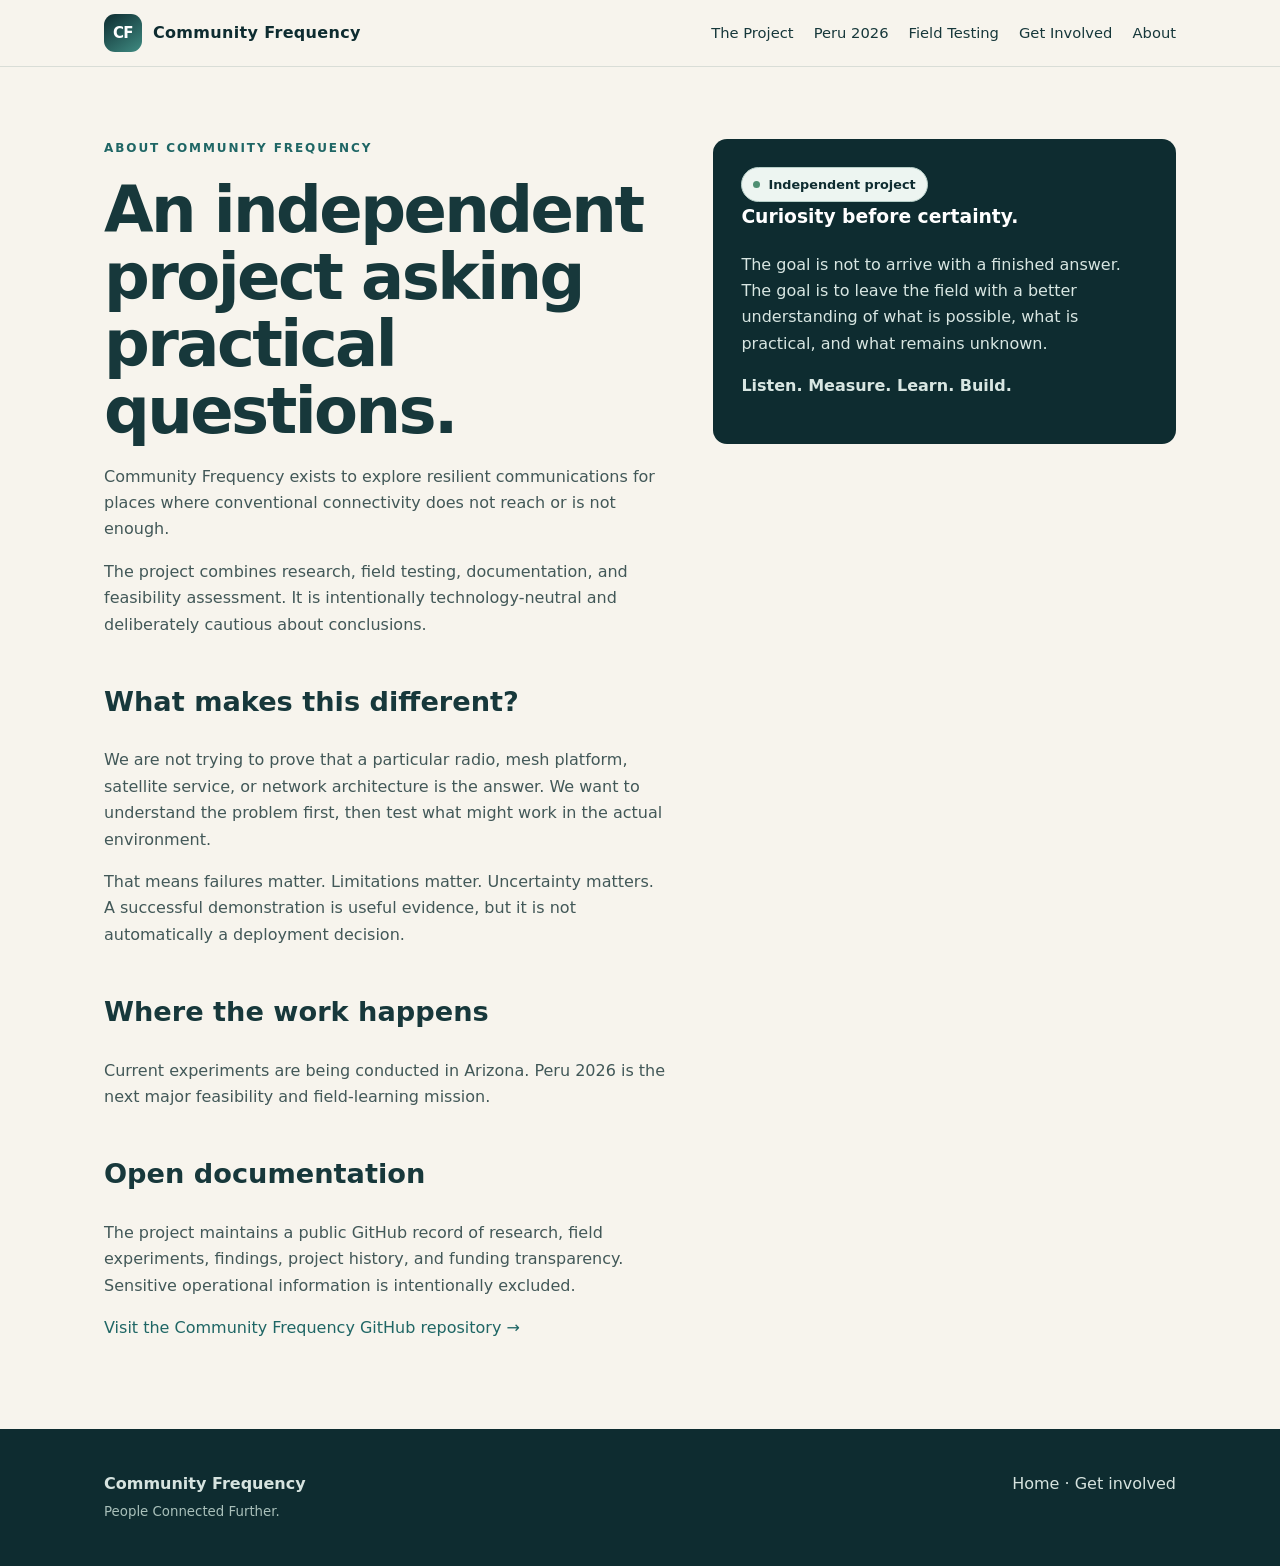
==== docs/about.html @ 5106ae37 "Build Community Frequency about page" ====
<!doctype html><html lang="en"><head><meta charset="utf-8"><meta name="viewport" content="width=device-width,initial-scale=1"><title>About — Community Frequency</title><meta name="description" content="About Community Frequency and its independent research approach."><link rel="stylesheet" href="style.css"></head><body><header class="site-header"><nav class="nav"><a class="brand" href="index.html"><span class="mark">CF</span><span>Community Frequency</span></a><div class="links"><a href="project.html">The Project</a><a href="peru-2026.html">Peru 2026</a><a href="field-testing.html">Field Testing</a><a href="get-involved.html">Get Involved</a><a href="about.html">About</a></div></nav></header><main><section class="wrap"><div class="two"><div class="prose"><div class="eyebrow" style="color:var(--teal)">About Community Frequency</div><h1>An independent project asking practical questions.</h1><p>Community Frequency exists to explore resilient communications for places where conventional connectivity does not reach or is not enough.</p><p>The project combines research, field testing, documentation, and feasibility assessment. It is intentionally technology-neutral and deliberately cautious about conclusions.</p><h2>What makes this different?</h2><p>We are not trying to prove that a particular radio, mesh platform, satellite service, or network architecture is the answer. We want to understand the problem first, then test what might work in the actual environment.</p><p>That means failures matter. Limitations matter. Uncertainty matters. A successful demonstration is useful evidence, but it is not automatically a deployment decision.</p><h2>Where the work happens</h2><p>Current experiments are being conducted in Arizona. Peru 2026 is the next major feasibility and field-learning mission.</p><h2>Open documentation</h2><p>The project maintains a public GitHub record of research, field experiments, findings, project history, and funding transparency. Sensitive operational information is intentionally excluded.</p><p><a href="https://github.com/jurelex/community-frequency">Visit the Community Frequency GitHub repository →</a></p></div><aside class="callout"><span class="status">Independent project</span><h3>Curiosity before certainty.</h3><p>The goal is not to arrive with a finished answer. The goal is to leave the field with a better understanding of what is possible, what is practical, and what remains unknown.</p><p><strong>Listen. Measure. Learn. Build.</strong></p></aside></div></section></main><footer class="footer"><div class="footer-inner"><div><strong>Community Frequency</strong><br><small>People Connected Further.</small></div><div><a href="index.html">Home</a> · <a href="get-involved.html">Get involved</a></div></div></footer></body></html>
---- docs/style.css ----
:root{--ink:#17383b;--deep:#0e2c30;--teal:#1f6665;--teal2:#3f8b82;--sand:#e8dfcf;--cream:#f7f4ed;--white:#fff;--line:#d9ddd7;--muted:#5d6d6d;--max:1120px}*{box-sizing:border-box}html{scroll-behavior:smooth}body{margin:0;background:var(--cream);color:var(--ink);font-family:Inter,ui-sans-serif,system-ui,-apple-system,BlinkMacSystemFont,"Segoe UI",sans-serif;line-height:1.65}a{color:var(--teal);text-decoration:none}a:hover{text-decoration:underline}.site-header{background:rgba(247,244,237,.96);border-bottom:1px solid var(--line);position:sticky;top:0;z-index:10;backdrop-filter:blur(10px)}.nav{max-width:var(--max);margin:auto;display:flex;align-items:center;justify-content:space-between;padding:14px 24px}.brand{display:flex;align-items:center;gap:11px;font-weight:800;letter-spacing:.02em;color:var(--deep)}.mark{width:38px;height:38px;border-radius:11px;background:linear-gradient(145deg,var(--deep),var(--teal2));display:grid;place-items:center;color:#fff;font-size:15px;letter-spacing:-.05em}.links{display:flex;gap:20px;align-items:center;font-size:.92rem}.links a{color:var(--ink)}.hero{background:linear-gradient(135deg,var(--deep) 0%,#17484b 52%,#2d7069 100%);color:#fff;overflow:hidden}.hero-inner{max-width:var(--max);margin:auto;padding:94px 24px 90px;position:relative}.hero-inner:after{content:"";position:absolute;right:-90px;bottom:-120px;width:560px;height:250px;background:linear-gradient(145deg,transparent 48%,rgba(232,223,207,.16) 49%,rgba(232,223,207,.16) 58%,transparent 59%),linear-gradient(25deg,transparent 43%,rgba(255,255,255,.09) 44%,rgba(255,255,255,.09) 60%,transparent 61%);transform:skewX(-12deg);pointer-events:none}.eyebrow{text-transform:uppercase;letter-spacing:.16em;font-size:.75rem;font-weight:800;color:#c9dfd6;margin-bottom:18px}.hero h1{font-size:clamp(2.6rem,6vw,5.2rem);line-height:1.02;max-width:800px;margin:0 0 24px;letter-spacing:-.045em}.hero p{font-size:clamp(1.1rem,2vw,1.35rem);max-width:720px;color:#e6f0ec;margin:0 0 32px}.actions{display:flex;gap:12px;flex-wrap:wrap}.btn{display:inline-block;padding:12px 18px;border-radius:7px;font-weight:750;border:1px solid transparent}.btn-primary{background:#fff;color:var(--deep)}.btn-secondary{border-color:rgba(255,255,255,.35);color:#fff}.wrap{max-width:var(--max);margin:auto;padding:72px 24px}.section-head{max-width:760px;margin-bottom:36px}.section-head h2{font-size:clamp(1.9rem,4vw,3rem);line-height:1.1;letter-spacing:-.03em;margin:0 0 14px}.section-head p{color:var(--muted);font-size:1.08rem}.grid{display:grid;grid-template-columns:repeat(3,1fr);gap:18px}.card{background:#fff;border:1px solid var(--line);border-radius:12px;padding:26px;box-shadow:0 5px 20px rgba(23,56,59,.04)}.card h3{margin:0 0 8px;font-size:1.18rem}.card p{margin:0;color:var(--muted)}.band{background:var(--sand)}.quote{font-size:clamp(1.5rem,3vw,2.35rem);line-height:1.25;max-width:850px;margin:0 auto;text-align:center;font-weight:650;letter-spacing:-.02em}.two{display:grid;grid-template-columns:1.1fr .9fr;gap:44px;align-items:start}.prose{max-width:780px}.prose h1{font-size:clamp(2.4rem,5vw,4rem);line-height:1.05;letter-spacing:-.04em;margin:0 0 18px}.prose h2{font-size:1.7rem;margin-top:42px}.prose h3{font-size:1.15rem;margin-top:28px}.prose p,.prose li{color:#425858}.prose li{margin:.35rem 0}.callout{background:var(--deep);color:#fff;border-radius:14px;padding:28px;position:sticky;top:90px}.callout h3{margin-top:0}.callout p{color:#d8e6e2}.status{display:inline-flex;align-items:center;gap:8px;border:1px solid #b7cfc8;background:#edf5f1;color:var(--deep);border-radius:999px;padding:6px 11px;font-size:.8rem;font-weight:800}.status:before{content:"";width:7px;height:7px;border-radius:50%;background:#4f8f72}.statbar{display:grid;grid-template-columns:repeat(3,1fr);gap:1px;background:var(--line);border:1px solid var(--line);border-radius:12px;overflow:hidden;margin-top:30px}.stat{background:#fff;padding:22px}.stat strong{display:block;font-size:1.45rem}.stat span{color:var(--muted);font-size:.9rem}.footer{background:var(--deep);color:#d6e3df}.footer-inner{max-width:var(--max);margin:auto;padding:42px 24px;display:flex;justify-content:space-between;gap:30px}.footer a{color:#d6e3df}.footer small{color:#a9c0ba}.tag{display:inline-block;background:#edf2ee;border-radius:6px;padding:5px 9px;margin:3px 4px 3px 0;font-size:.78rem;font-weight:750;color:var(--teal)}.notice{border-left:4px solid var(--teal2);background:#eef3ef;padding:18px 20px;margin:26px 0}.lang{font-size:.85rem;color:var(--muted)}@media(max-width:800px){.links{display:none}.nav{padding:12px 18px}.hero-inner{padding:70px 20px}.wrap{padding:52px 20px}.grid,.two,.statbar{grid-template-columns:1fr}.callout{position:static}.footer-inner{flex-direction:column}.hero h1{font-size:3.1rem}}
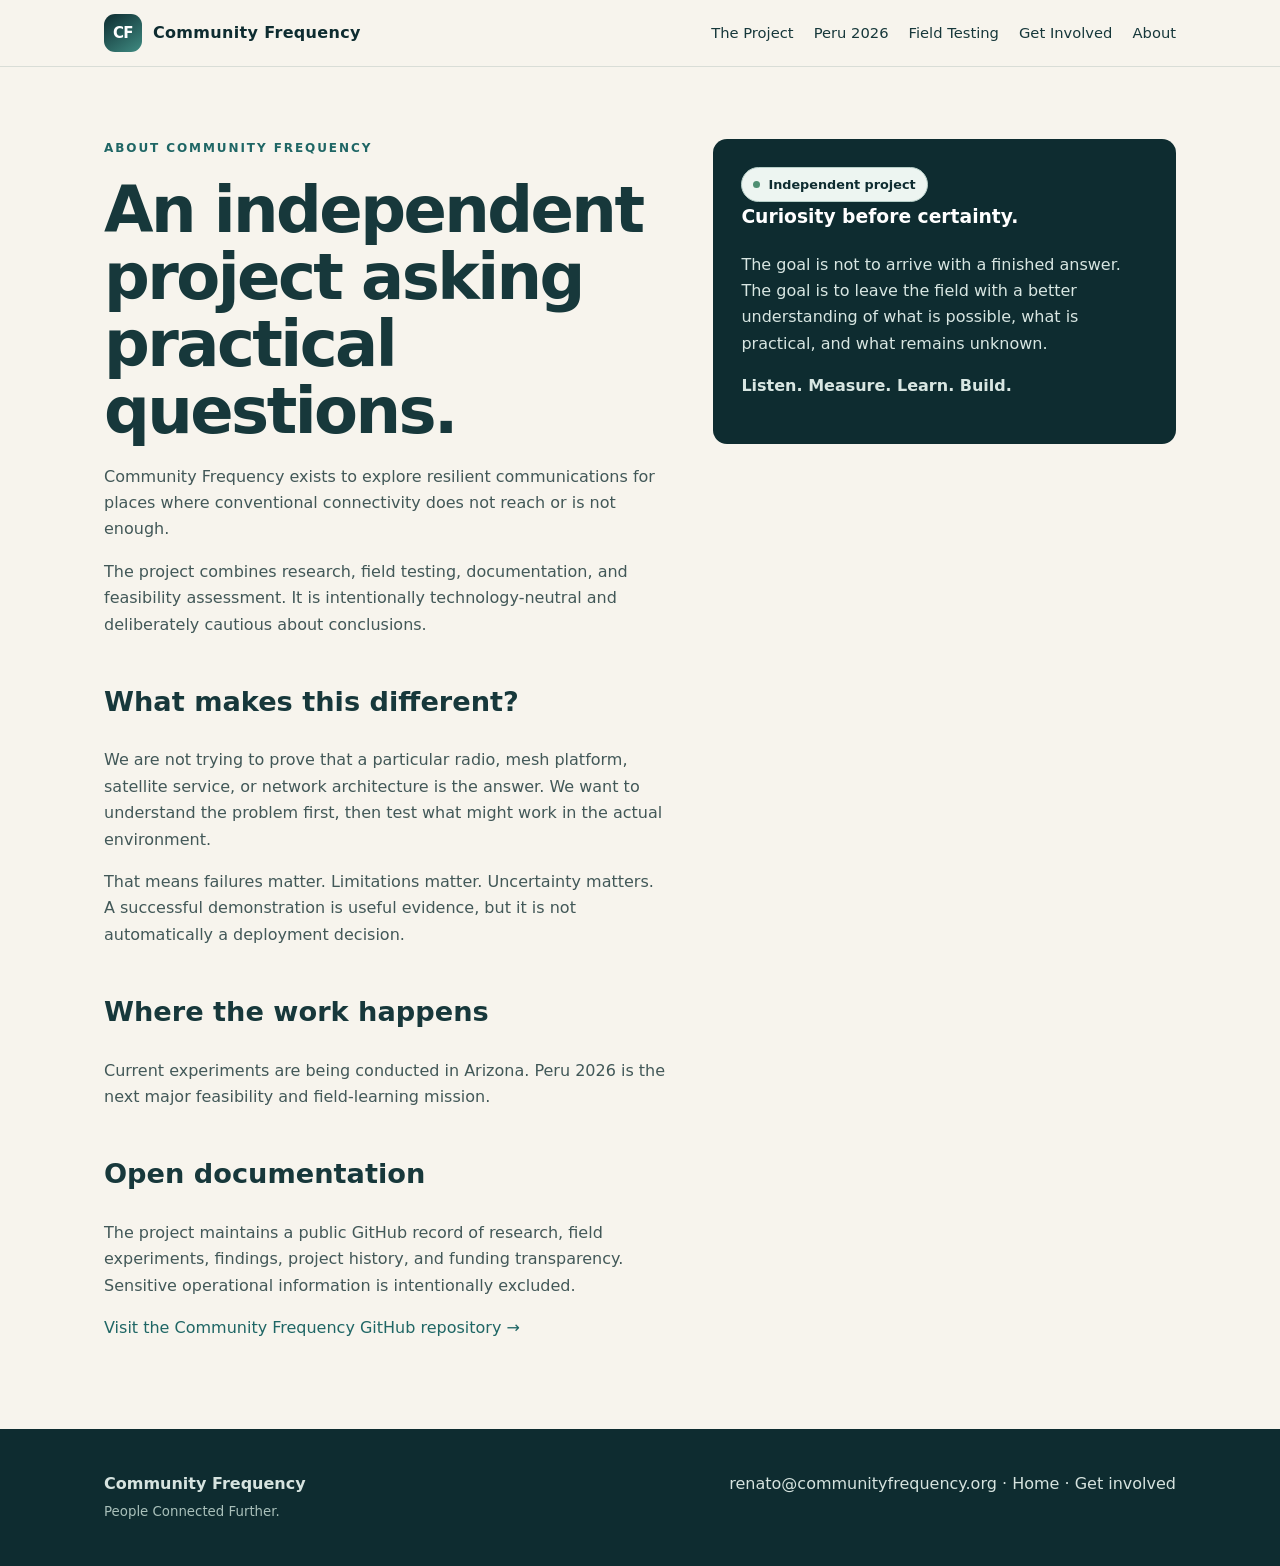
==== commit 586b0324: "Add contact email to site footer" ====
--- a/docs/about.html
+++ b/docs/about.html
@@ -1 +1 @@
-<!doctype html><html lang="en"><head><meta charset="utf-8"><meta name="viewport" content="width=device-width,initial-scale=1"><title>About — Community Frequency</title><meta name="description" content="About Community Frequency and its independent research approach."><link rel="stylesheet" href="style.css"></head><body><header class="site-header"><nav class="nav"><a class="brand" href="index.html"><span class="mark">CF</span><span>Community Frequency</span></a><div class="links"><a href="project.html">The Project</a><a href="peru-2026.html">Peru 2026</a><a href="field-testing.html">Field Testing</a><a href="get-involved.html">Get Involved</a><a href="about.html">About</a></div></nav></header><main><section class="wrap"><div class="two"><div class="prose"><div class="eyebrow" style="color:var(--teal)">About Community Frequency</div><h1>An independent project asking practical questions.</h1><p>Community Frequency exists to explore resilient communications for places where conventional connectivity does not reach or is not enough.</p><p>The project combines research, field testing, documentation, and feasibility assessment. It is intentionally technology-neutral and deliberately cautious about conclusions.</p><h2>What makes this different?</h2><p>We are not trying to prove that a particular radio, mesh platform, satellite service, or network architecture is the answer. We want to understand the problem first, then test what might work in the actual environment.</p><p>That means failures matter. Limitations matter. Uncertainty matters. A successful demonstration is useful evidence, but it is not automatically a deployment decision.</p><h2>Where the work happens</h2><p>Current experiments are being conducted in Arizona. Peru 2026 is the next major feasibility and field-learning mission.</p><h2>Open documentation</h2><p>The project maintains a public GitHub record of research, field experiments, findings, project history, and funding transparency. Sensitive operational information is intentionally excluded.</p><p><a href="https://github.com/jurelex/community-frequency">Visit the Community Frequency GitHub repository →</a></p></div><aside class="callout"><span class="status">Independent project</span><h3>Curiosity before certainty.</h3><p>The goal is not to arrive with a finished answer. The goal is to leave the field with a better understanding of what is possible, what is practical, and what remains unknown.</p><p><strong>Listen. Measure. Learn. Build.</strong></p></aside></div></section></main><footer class="footer"><div class="footer-inner"><div><strong>Community Frequency</strong><br><small>People Connected Further.</small></div><div><a href="index.html">Home</a> · <a href="get-involved.html">Get involved</a></div></div></footer></body></html>+<!doctype html><html lang="en"><head><meta charset="utf-8"><meta name="viewport" content="width=device-width,initial-scale=1"><title>About — Community Frequency</title><meta name="description" content="About Community Frequency and its independent research approach."><link rel="stylesheet" href="style.css"></head><body><header class="site-header"><nav class="nav"><a class="brand" href="index.html"><span class="mark">CF</span><span>Community Frequency</span></a><div class="links"><a href="project.html">The Project</a><a href="peru-2026.html">Peru 2026</a><a href="field-testing.html">Field Testing</a><a href="get-involved.html">Get Involved</a><a href="about.html">About</a></div></nav></header><main><section class="wrap"><div class="two"><div class="prose"><div class="eyebrow" style="color:var(--teal)">About Community Frequency</div><h1>An independent project asking practical questions.</h1><p>Community Frequency exists to explore resilient communications for places where conventional connectivity does not reach or is not enough.</p><p>The project combines research, field testing, documentation, and feasibility assessment. It is intentionally technology-neutral and deliberately cautious about conclusions.</p><h2>What makes this different?</h2><p>We are not trying to prove that a particular radio, mesh platform, satellite service, or network architecture is the answer. We want to understand the problem first, then test what might work in the actual environment.</p><p>That means failures matter. Limitations matter. Uncertainty matters. A successful demonstration is useful evidence, but it is not automatically a deployment decision.</p><h2>Where the work happens</h2><p>Current experiments are being conducted in Arizona. Peru 2026 is the next major feasibility and field-learning mission.</p><h2>Open documentation</h2><p>The project maintains a public GitHub record of research, field experiments, findings, project history, and funding transparency. Sensitive operational information is intentionally excluded.</p><p><a href="https://github.com/jurelex/community-frequency">Visit the Community Frequency GitHub repository →</a></p></div><aside class="callout"><span class="status">Independent project</span><h3>Curiosity before certainty.</h3><p>The goal is not to arrive with a finished answer. The goal is to leave the field with a better understanding of what is possible, what is practical, and what remains unknown.</p><p><strong>Listen. Measure. Learn. Build.</strong></p></aside></div></section></main><footer class="footer"><div class="footer-inner"><div><strong>Community Frequency</strong><br><small>People Connected Further.</small></div><div><a href="mailto:renato@communityfrequency.org">renato@communityfrequency.org</a> · <a href="index.html">Home</a> · <a href="get-involved.html">Get involved</a></div></div></footer></body></html>
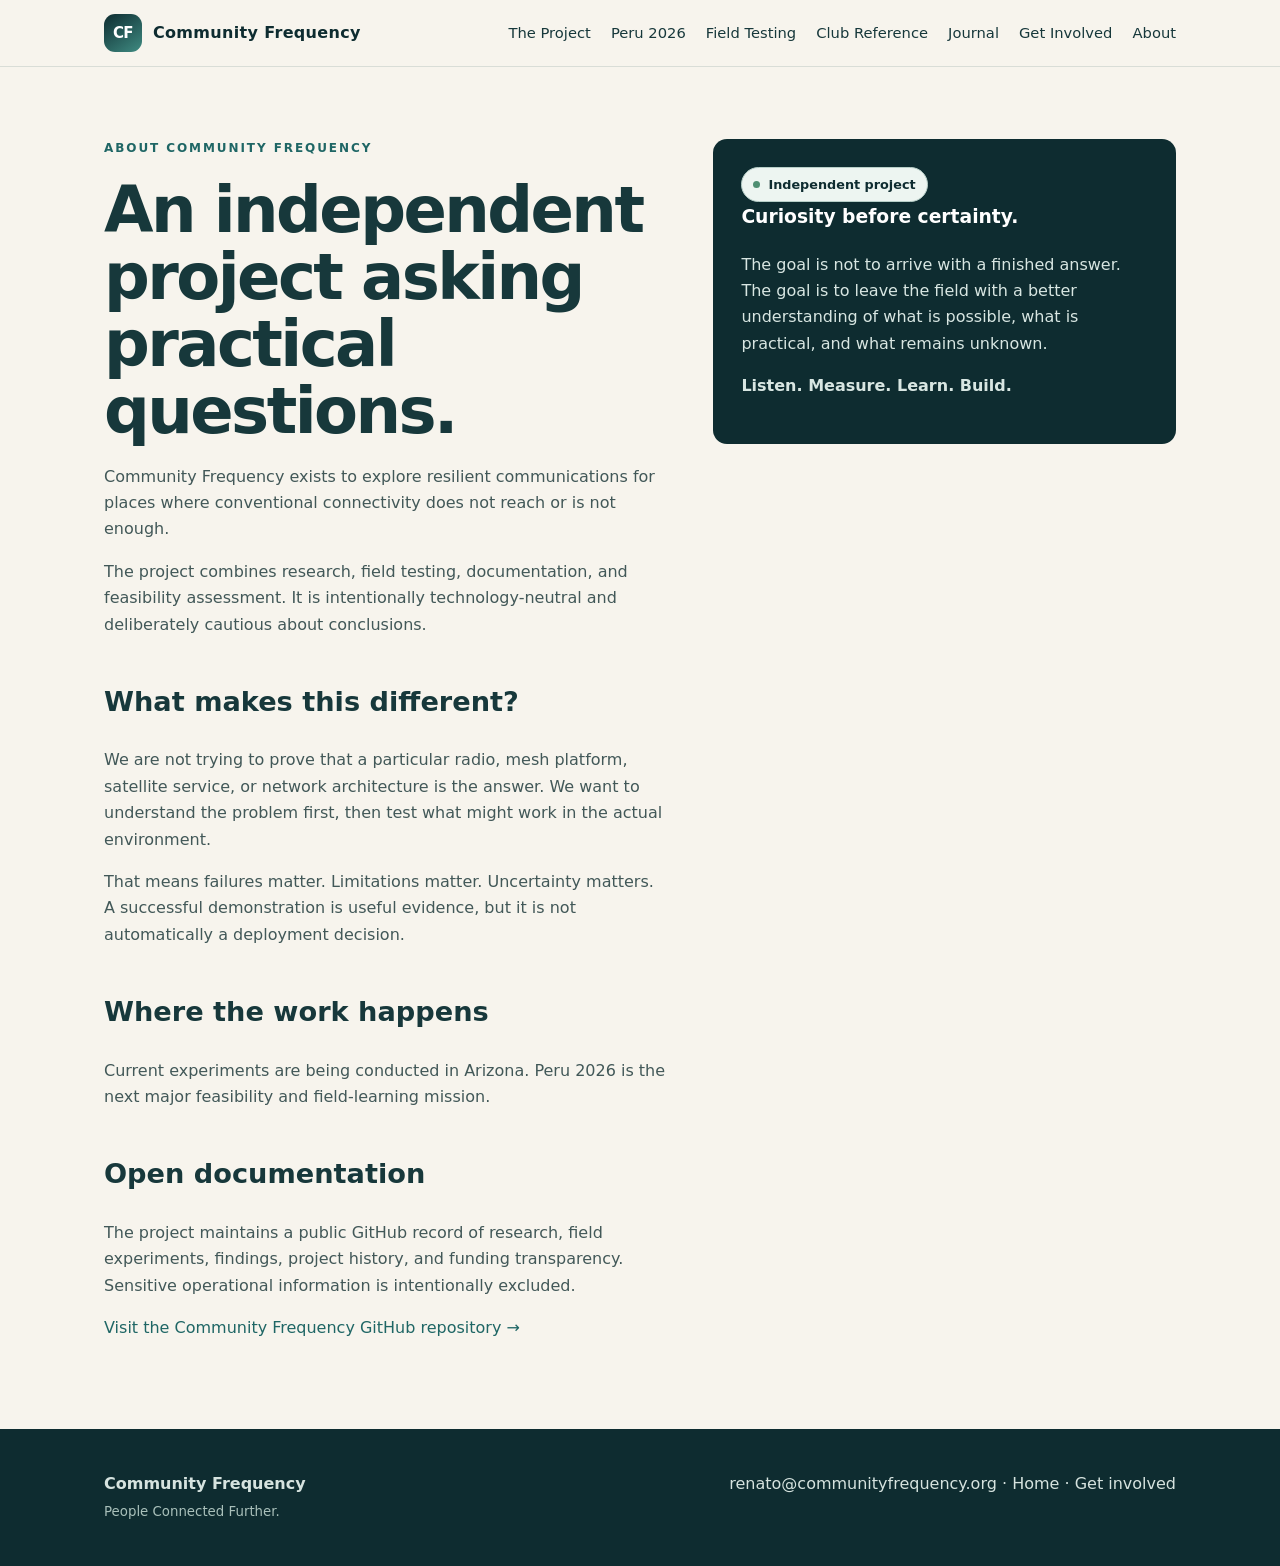
==== commit 072d74fd: "Add mobile navigation to about page" ====
--- a/docs/about.html
+++ b/docs/about.html
@@ -1 +1 @@
-<!doctype html><html lang="en"><head><meta charset="utf-8"><meta name="viewport" content="width=device-width,initial-scale=1"><title>About — Community Frequency</title><meta name="description" content="About Community Frequency and its independent research approach."><link rel="stylesheet" href="style.css"></head><body><header class="site-header"><nav class="nav"><a class="brand" href="index.html"><span class="mark">CF</span><span>Community Frequency</span></a><div class="links"><a href="project.html">The Project</a><a href="peru-2026.html">Peru 2026</a><a href="field-testing.html">Field Testing</a><a href="get-involved.html">Get Involved</a><a href="about.html">About</a></div></nav></header><main><section class="wrap"><div class="two"><div class="prose"><div class="eyebrow" style="color:var(--teal)">About Community Frequency</div><h1>An independent project asking practical questions.</h1><p>Community Frequency exists to explore resilient communications for places where conventional connectivity does not reach or is not enough.</p><p>The project combines research, field testing, documentation, and feasibility assessment. It is intentionally technology-neutral and deliberately cautious about conclusions.</p><h2>What makes this different?</h2><p>We are not trying to prove that a particular radio, mesh platform, satellite service, or network architecture is the answer. We want to understand the problem first, then test what might work in the actual environment.</p><p>That means failures matter. Limitations matter. Uncertainty matters. A successful demonstration is useful evidence, but it is not automatically a deployment decision.</p><h2>Where the work happens</h2><p>Current experiments are being conducted in Arizona. Peru 2026 is the next major feasibility and field-learning mission.</p><h2>Open documentation</h2><p>The project maintains a public GitHub record of research, field experiments, findings, project history, and funding transparency. Sensitive operational information is intentionally excluded.</p><p><a href="https://github.com/jurelex/community-frequency">Visit the Community Frequency GitHub repository →</a></p></div><aside class="callout"><span class="status">Independent project</span><h3>Curiosity before certainty.</h3><p>The goal is not to arrive with a finished answer. The goal is to leave the field with a better understanding of what is possible, what is practical, and what remains unknown.</p><p><strong>Listen. Measure. Learn. Build.</strong></p></aside></div></section></main><footer class="footer"><div class="footer-inner"><div><strong>Community Frequency</strong><br><small>People Connected Further.</small></div><div><a href="mailto:renato@communityfrequency.org">renato@communityfrequency.org</a> · <a href="index.html">Home</a> · <a href="get-involved.html">Get involved</a></div></div></footer></body></html>+<!doctype html><html lang="en"><head><meta charset="utf-8"><meta name="viewport" content="width=device-width,initial-scale=1"><title>About — Community Frequency</title><meta name="description" content="About Community Frequency and its independent research approach."><link rel="stylesheet" href="style.css"></head><body><header class="site-header"><nav class="nav"><a class="brand" href="index.html"><span class="mark">CF</span><span>Community Frequency</span></a><div class="links"><a href="project.html">The Project</a><a href="peru-2026.html">Peru 2026</a><a href="field-testing.html">Field Testing</a><a href="club-reference.html">Club Reference</a><a href="journal.html">Journal</a><a href="get-involved.html">Get Involved</a><a href="about.html">About</a></div><details class="mobile-menu"><summary aria-label="Open navigation">☰</summary><div class="mobile-links"><a href="project.html">The Project</a><a href="peru-2026.html">Peru 2026</a><a href="field-testing.html">Field Testing</a><a href="club-reference.html">Club Reference</a><a href="journal.html">Journal</a><a href="get-involved.html">Get Involved</a><a href="about.html">About</a></div></details></nav></header><main><section class="wrap"><div class="two"><div class="prose"><div class="eyebrow" style="color:var(--teal)">About Community Frequency</div><h1>An independent project asking practical questions.</h1><p>Community Frequency exists to explore resilient communications for places where conventional connectivity does not reach or is not enough.</p><p>The project combines research, field testing, documentation, and feasibility assessment. It is intentionally technology-neutral and deliberately cautious about conclusions.</p><h2>What makes this different?</h2><p>We are not trying to prove that a particular radio, mesh platform, satellite service, or network architecture is the answer. We want to understand the problem first, then test what might work in the actual environment.</p><p>That means failures matter. Limitations matter. Uncertainty matters. A successful demonstration is useful evidence, but it is not automatically a deployment decision.</p><h2>Where the work happens</h2><p>Current experiments are being conducted in Arizona. Peru 2026 is the next major feasibility and field-learning mission.</p><h2>Open documentation</h2><p>The project maintains a public GitHub record of research, field experiments, findings, project history, and funding transparency. Sensitive operational information is intentionally excluded.</p><p><a href="https://github.com/jurelex/community-frequency">Visit the Community Frequency GitHub repository →</a></p></div><aside class="callout"><span class="status">Independent project</span><h3>Curiosity before certainty.</h3><p>The goal is not to arrive with a finished answer. The goal is to leave the field with a better understanding of what is possible, what is practical, and what remains unknown.</p><p><strong>Listen. Measure. Learn. Build.</strong></p></aside></div></section></main><footer class="footer"><div class="footer-inner"><div><strong>Community Frequency</strong><br><small>People Connected Further.</small></div><div><a href="mailto:renato@communityfrequency.org">renato@communityfrequency.org</a> · <a href="index.html">Home</a> · <a href="get-involved.html">Get involved</a></div></div></footer></body></html>
--- a/docs/style.css
+++ b/docs/style.css
@@ -1 +1 @@
-:root{--ink:#17383b;--deep:#0e2c30;--teal:#1f6665;--teal2:#3f8b82;--sand:#e8dfcf;--cream:#f7f4ed;--white:#fff;--line:#d9ddd7;--muted:#5d6d6d;--max:1120px}*{box-sizing:border-box}html{scroll-behavior:smooth}body{margin:0;background:var(--cream);color:var(--ink);font-family:Inter,ui-sans-serif,system-ui,-apple-system,BlinkMacSystemFont,"Segoe UI",sans-serif;line-height:1.65}a{color:var(--teal);text-decoration:none}a:hover{text-decoration:underline}.site-header{background:rgba(247,244,237,.96);border-bottom:1px solid var(--line);position:sticky;top:0;z-index:10;backdrop-filter:blur(10px)}.nav{max-width:var(--max);margin:auto;display:flex;align-items:center;justify-content:space-between;padding:14px 24px}.brand{display:flex;align-items:center;gap:11px;font-weight:800;letter-spacing:.02em;color:var(--deep)}.mark{width:38px;height:38px;border-radius:11px;background:linear-gradient(145deg,var(--deep),var(--teal2));display:grid;place-items:center;color:#fff;font-size:15px;letter-spacing:-.05em}.links{display:flex;gap:20px;align-items:center;font-size:.92rem}.links a{color:var(--ink)}.hero{background:linear-gradient(135deg,var(--deep) 0%,#17484b 52%,#2d7069 100%);color:#fff;overflow:hidden}.hero-inner{max-width:var(--max);margin:auto;padding:94px 24px 90px;position:relative}.hero-inner:after{content:"";position:absolute;right:-90px;bottom:-120px;width:560px;height:250px;background:linear-gradient(145deg,transparent 48%,rgba(232,223,207,.16) 49%,rgba(232,223,207,.16) 58%,transparent 59%),linear-gradient(25deg,transparent 43%,rgba(255,255,255,.09) 44%,rgba(255,255,255,.09) 60%,transparent 61%);transform:skewX(-12deg);pointer-events:none}.eyebrow{text-transform:uppercase;letter-spacing:.16em;font-size:.75rem;font-weight:800;color:#c9dfd6;margin-bottom:18px}.hero h1{font-size:clamp(2.6rem,6vw,5.2rem);line-height:1.02;max-width:800px;margin:0 0 24px;letter-spacing:-.045em}.hero p{font-size:clamp(1.1rem,2vw,1.35rem);max-width:720px;color:#e6f0ec;margin:0 0 32px}.actions{display:flex;gap:12px;flex-wrap:wrap}.btn{display:inline-block;padding:12px 18px;border-radius:7px;font-weight:750;border:1px solid transparent}.btn-primary{background:#fff;color:var(--deep)}.btn-secondary{border-color:rgba(255,255,255,.35);color:#fff}.wrap{max-width:var(--max);margin:auto;padding:72px 24px}.section-head{max-width:760px;margin-bottom:36px}.section-head h2{font-size:clamp(1.9rem,4vw,3rem);line-height:1.1;letter-spacing:-.03em;margin:0 0 14px}.section-head p{color:var(--muted);font-size:1.08rem}.grid{display:grid;grid-template-columns:repeat(3,1fr);gap:18px}.card{background:#fff;border:1px solid var(--line);border-radius:12px;padding:26px;box-shadow:0 5px 20px rgba(23,56,59,.04)}.card h3{margin:0 0 8px;font-size:1.18rem}.card p{margin:0;color:var(--muted)}.band{background:var(--sand)}.quote{font-size:clamp(1.5rem,3vw,2.35rem);line-height:1.25;max-width:850px;margin:0 auto;text-align:center;font-weight:650;letter-spacing:-.02em}.two{display:grid;grid-template-columns:1.1fr .9fr;gap:44px;align-items:start}.prose{max-width:780px}.prose h1{font-size:clamp(2.4rem,5vw,4rem);line-height:1.05;letter-spacing:-.04em;margin:0 0 18px}.prose h2{font-size:1.7rem;margin-top:42px}.prose h3{font-size:1.15rem;margin-top:28px}.prose p,.prose li{color:#425858}.prose li{margin:.35rem 0}.callout{background:var(--deep);color:#fff;border-radius:14px;padding:28px;position:sticky;top:90px}.callout h3{margin-top:0}.callout p{color:#d8e6e2}.status{display:inline-flex;align-items:center;gap:8px;border:1px solid #b7cfc8;background:#edf5f1;color:var(--deep);border-radius:999px;padding:6px 11px;font-size:.8rem;font-weight:800}.status:before{content:"";width:7px;height:7px;border-radius:50%;background:#4f8f72}.statbar{display:grid;grid-template-columns:repeat(3,1fr);gap:1px;background:var(--line);border:1px solid var(--line);border-radius:12px;overflow:hidden;margin-top:30px}.stat{background:#fff;padding:22px}.stat strong{display:block;font-size:1.45rem}.stat span{color:var(--muted);font-size:.9rem}.footer{background:var(--deep);color:#d6e3df}.footer-inner{max-width:var(--max);margin:auto;padding:42px 24px;display:flex;justify-content:space-between;gap:30px}.footer a{color:#d6e3df}.footer small{color:#a9c0ba}.tag{display:inline-block;background:#edf2ee;border-radius:6px;padding:5px 9px;margin:3px 4px 3px 0;font-size:.78rem;font-weight:750;color:var(--teal)}.notice{border-left:4px solid var(--teal2);background:#eef3ef;padding:18px 20px;margin:26px 0}.lang{font-size:.85rem;color:var(--muted)}@media(max-width:800px){.links{display:none}.nav{padding:12px 18px}.hero-inner{padding:70px 20px}.wrap{padding:52px 20px}.grid,.two,.statbar{grid-template-columns:1fr}.callout{position:static}.footer-inner{flex-direction:column}.hero h1{font-size:3.1rem}}+:root{--ink:#17383b;--deep:#0e2c30;--teal:#1f6665;--teal2:#3f8b82;--sand:#e8dfcf;--cream:#f7f4ed;--white:#fff;--line:#d9ddd7;--muted:#5d6d6d;--max:1120px}*{box-sizing:border-box}html{scroll-behavior:smooth}body{margin:0;background:var(--cream);color:var(--ink);font-family:Inter,ui-sans-serif,system-ui,-apple-system,BlinkMacSystemFont,"Segoe UI",sans-serif;line-height:1.65}a{color:var(--teal);text-decoration:none}a:hover{text-decoration:underline}.site-header{background:rgba(247,244,237,.96);border-bottom:1px solid var(--line);position:sticky;top:0;z-index:10;backdrop-filter:blur(10px)}.nav{max-width:var(--max);margin:auto;display:flex;align-items:center;justify-content:space-between;padding:14px 24px}.brand{display:flex;align-items:center;gap:11px;font-weight:800;letter-spacing:.02em;color:var(--deep)}.mark{width:38px;height:38px;border-radius:11px;background:linear-gradient(145deg,var(--deep),var(--teal2));display:grid;place-items:center;color:#fff;font-size:15px;letter-spacing:-.05em}.links{display:flex;gap:20px;align-items:center;font-size:.92rem}.links a{color:var(--ink)}.mobile-menu{display:none;position:relative}.mobile-menu summary{list-style:none;cursor:pointer;width:42px;height:42px;border:1px solid var(--line);border-radius:9px;display:grid;place-items:center;color:var(--deep);font-size:22px;line-height:1}.mobile-menu summary::-webkit-details-marker{display:none}.mobile-menu summary:focus-visible{outline:2px solid var(--teal2);outline-offset:2px}.mobile-links{position:absolute;right:0;top:50px;width:min(280px,calc(100vw - 36px));background:rgba(247,244,237,.98);border:1px solid var(--line);border-radius:12px;padding:8px;box-shadow:0 12px 30px rgba(23,56,59,.14)}.mobile-links a{display:block;padding:11px 12px;border-radius:7px;color:var(--ink);font-weight:700}.mobile-links a:hover{background:#fff;text-decoration:none}.hero{background:linear-gradient(135deg,var(--deep) 0%,#17484b 52%,#2d7069 100%);color:#fff;overflow:hidden}.hero-inner{max-width:var(--max);margin:auto;padding:94px 24px 90px;position:relative}.hero-inner:after{content:"";position:absolute;right:-90px;bottom:-120px;width:560px;height:250px;background:linear-gradient(145deg,transparent 48%,rgba(232,223,207,.16) 49%,rgba(232,223,207,.16) 58%,transparent 59%),linear-gradient(25deg,transparent 43%,rgba(255,255,255,.09) 44%,rgba(255,255,255,.09) 60%,transparent 61%);transform:skewX(-12deg);pointer-events:none}.eyebrow{text-transform:uppercase;letter-spacing:.16em;font-size:.75rem;font-weight:800;color:#c9dfd6;margin-bottom:18px}.hero h1{font-size:clamp(2.6rem,6vw,5.2rem);line-height:1.02;max-width:800px;margin:0 0 24px;letter-spacing:-.045em}.hero p{font-size:clamp(1.1rem,2vw,1.35rem);max-width:720px;color:#e6f0ec;margin:0 0 32px}.actions{display:flex;gap:12px;flex-wrap:wrap}.btn{display:inline-block;padding:12px 18px;border-radius:7px;font-weight:750;border:1px solid transparent}.btn-primary{background:#fff;color:var(--deep)}.btn-secondary{border-color:rgba(255,255,255,.35);color:#fff}.wrap{max-width:var(--max);margin:auto;padding:72px 24px}.section-head{max-width:760px;margin-bottom:36px}.section-head h2{font-size:clamp(1.9rem,4vw,3rem);line-height:1.1;letter-spacing:-.03em;margin:0 0 14px}.section-head p{color:var(--muted);font-size:1.08rem}.grid{display:grid;grid-template-columns:repeat(3,1fr);gap:18px}.card{background:#fff;border:1px solid var(--line);border-radius:12px;padding:26px;box-shadow:0 5px 20px rgba(23,56,59,.04)}.card h3{margin:0 0 8px;font-size:1.18rem}.card p{margin:0;color:var(--muted)}.band{background:var(--sand)}.quote{font-size:clamp(1.5rem,3vw,2.35rem);line-height:1.25;max-width:850px;margin:0 auto;text-align:center;font-weight:650;letter-spacing:-.02em}.two{display:grid;grid-template-columns:1.1fr .9fr;gap:44px;align-items:start}.prose{max-width:780px}.prose h1{font-size:clamp(2.4rem,5vw,4rem);line-height:1.05;letter-spacing:-.04em;margin:0 0 18px}.prose h2{font-size:1.7rem;margin-top:42px}.prose h3{font-size:1.15rem;margin-top:28px}.prose p,.prose li{color:#425858}.prose li{margin:.35rem 0}.callout{background:var(--deep);color:#fff;border-radius:14px;padding:28px;position:sticky;top:90px}.callout h3{margin-top:0}.callout p{color:#d8e6e2}.status{display:inline-flex;align-items:center;gap:8px;border:1px solid #b7cfc8;background:#edf5f1;color:var(--deep);border-radius:999px;padding:6px 11px;font-size:.8rem;font-weight:800}.status:before{content:"";width:7px;height:7px;border-radius:50%;background:#4f8f72}.statbar{display:grid;grid-template-columns:repeat(3,1fr);gap:1px;background:var(--line);border:1px solid var(--line);border-radius:12px;overflow:hidden;margin-top:30px}.stat{background:#fff;padding:22px}.stat strong{display:block;font-size:1.45rem}.stat span{color:var(--muted);font-size:.9rem}.footer{background:var(--deep);color:#d6e3df}.footer-inner{max-width:var(--max);margin:auto;padding:42px 24px;display:flex;justify-content:space-between;gap:30px}.footer a{color:#d6e3df}.footer small{color:#a9c0ba}.tag{display:inline-block;background:#edf2ee;border-radius:6px;padding:5px 9px;margin:3px 4px 3px 0;font-size:.78rem;font-weight:750;color:var(--teal)}.notice{border-left:4px solid var(--teal2);background:#eef3ef;padding:18px 20px;margin:26px 0}.lang{font-size:.85rem;color:var(--muted)}@media(max-width:800px){.links{display:none}.mobile-menu{display:block}.nav{padding:10px 18px}.hero-inner{padding:70px 20px}.wrap{padding:52px 20px}.grid,.two,.statbar{grid-template-columns:1fr}.callout{position:static}.footer-inner{flex-direction:column}.hero h1{font-size:3.1rem}}
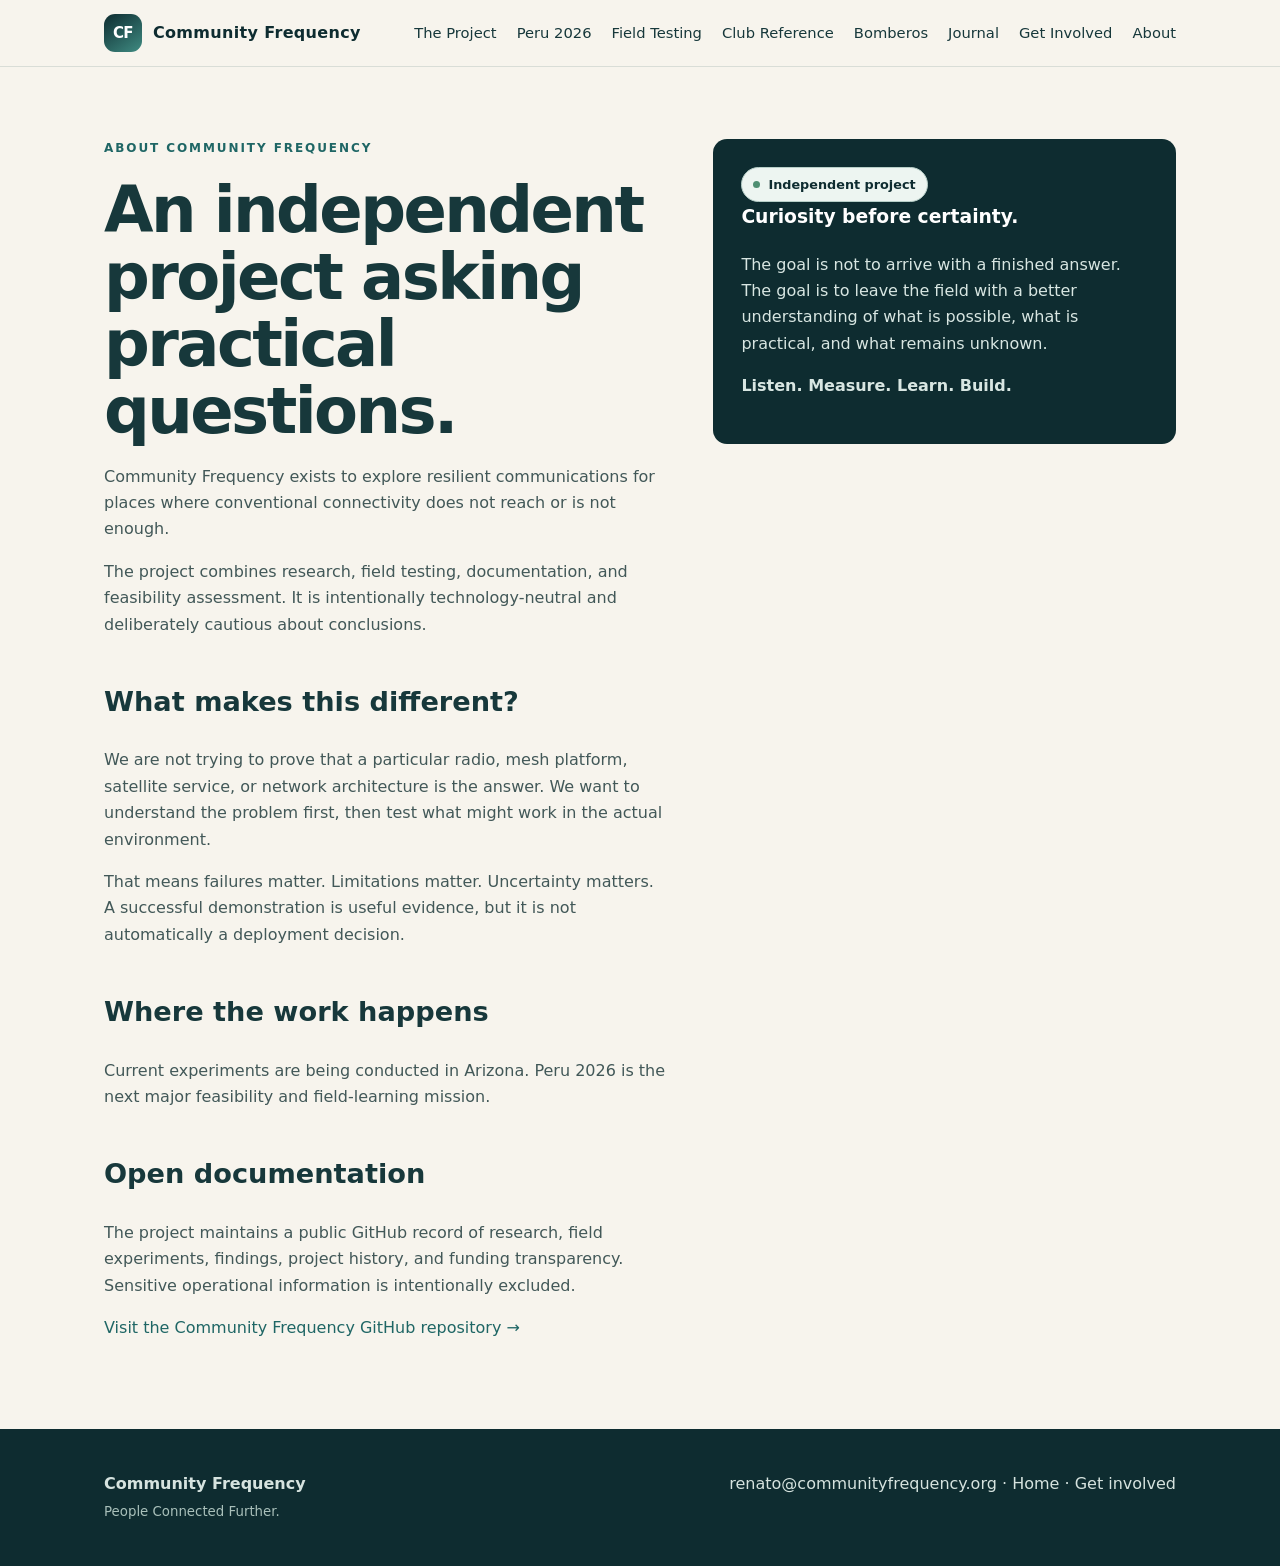
==== commit 14299c01: "Add Spanish firefighter collaboration page and navigation" ====
--- a/docs/about.html
+++ b/docs/about.html
@@ -1 +1 @@
-<!doctype html><html lang="en"><head><meta charset="utf-8"><meta name="viewport" content="width=device-width,initial-scale=1"><title>About — Community Frequency</title><meta name="description" content="About Community Frequency and its independent research approach."><link rel="stylesheet" href="style.css"></head><body><header class="site-header"><nav class="nav"><a class="brand" href="index.html"><span class="mark">CF</span><span>Community Frequency</span></a><div class="links"><a href="project.html">The Project</a><a href="peru-2026.html">Peru 2026</a><a href="field-testing.html">Field Testing</a><a href="club-reference.html">Club Reference</a><a href="journal.html">Journal</a><a href="get-involved.html">Get Involved</a><a href="about.html">About</a></div><details class="mobile-menu"><summary aria-label="Open navigation">☰</summary><div class="mobile-links"><a href="project.html">The Project</a><a href="peru-2026.html">Peru 2026</a><a href="field-testing.html">Field Testing</a><a href="club-reference.html">Club Reference</a><a href="journal.html">Journal</a><a href="get-involved.html">Get Involved</a><a href="about.html">About</a></div></details></nav></header><main><section class="wrap"><div class="two"><div class="prose"><div class="eyebrow" style="color:var(--teal)">About Community Frequency</div><h1>An independent project asking practical questions.</h1><p>Community Frequency exists to explore resilient communications for places where conventional connectivity does not reach or is not enough.</p><p>The project combines research, field testing, documentation, and feasibility assessment. It is intentionally technology-neutral and deliberately cautious about conclusions.</p><h2>What makes this different?</h2><p>We are not trying to prove that a particular radio, mesh platform, satellite service, or network architecture is the answer. We want to understand the problem first, then test what might work in the actual environment.</p><p>That means failures matter. Limitations matter. Uncertainty matters. A successful demonstration is useful evidence, but it is not automatically a deployment decision.</p><h2>Where the work happens</h2><p>Current experiments are being conducted in Arizona. Peru 2026 is the next major feasibility and field-learning mission.</p><h2>Open documentation</h2><p>The project maintains a public GitHub record of research, field experiments, findings, project history, and funding transparency. Sensitive operational information is intentionally excluded.</p><p><a href="https://github.com/jurelex/community-frequency">Visit the Community Frequency GitHub repository →</a></p></div><aside class="callout"><span class="status">Independent project</span><h3>Curiosity before certainty.</h3><p>The goal is not to arrive with a finished answer. The goal is to leave the field with a better understanding of what is possible, what is practical, and what remains unknown.</p><p><strong>Listen. Measure. Learn. Build.</strong></p></aside></div></section></main><footer class="footer"><div class="footer-inner"><div><strong>Community Frequency</strong><br><small>People Connected Further.</small></div><div><a href="mailto:renato@communityfrequency.org">renato@communityfrequency.org</a> · <a href="index.html">Home</a> · <a href="get-involved.html">Get involved</a></div></div></footer></body></html>+<!doctype html><html lang="en"><head><meta charset="utf-8"><meta name="viewport" content="width=device-width,initial-scale=1"><title>About — Community Frequency</title><meta name="description" content="About Community Frequency and its independent research approach."><link rel="stylesheet" href="style.css"></head><body><header class="site-header"><nav class="nav"><a class="brand" href="index.html"><span class="mark">CF</span><span>Community Frequency</span></a><div class="links"><a href="project.html">The Project</a><a href="peru-2026.html">Peru 2026</a><a href="field-testing.html">Field Testing</a><a href="club-reference.html">Club Reference</a><a href="bomberos.html" lang="es">Bomberos</a><a href="journal.html">Journal</a><a href="get-involved.html">Get Involved</a><a href="about.html">About</a></div><details class="mobile-menu"><summary aria-label="Open navigation">☰</summary><div class="mobile-links"><a href="project.html">The Project</a><a href="peru-2026.html">Peru 2026</a><a href="field-testing.html">Field Testing</a><a href="club-reference.html">Club Reference</a><a href="bomberos.html" lang="es">Bomberos</a><a href="journal.html">Journal</a><a href="get-involved.html">Get Involved</a><a href="about.html">About</a></div></details></nav></header><main><section class="wrap"><div class="two"><div class="prose"><div class="eyebrow" style="color:var(--teal)">About Community Frequency</div><h1>An independent project asking practical questions.</h1><p>Community Frequency exists to explore resilient communications for places where conventional connectivity does not reach or is not enough.</p><p>The project combines research, field testing, documentation, and feasibility assessment. It is intentionally technology-neutral and deliberately cautious about conclusions.</p><h2>What makes this different?</h2><p>We are not trying to prove that a particular radio, mesh platform, satellite service, or network architecture is the answer. We want to understand the problem first, then test what might work in the actual environment.</p><p>That means failures matter. Limitations matter. Uncertainty matters. A successful demonstration is useful evidence, but it is not automatically a deployment decision.</p><h2>Where the work happens</h2><p>Current experiments are being conducted in Arizona. Peru 2026 is the next major feasibility and field-learning mission.</p><h2>Open documentation</h2><p>The project maintains a public GitHub record of research, field experiments, findings, project history, and funding transparency. Sensitive operational information is intentionally excluded.</p><p><a href="https://github.com/jurelex/community-frequency">Visit the Community Frequency GitHub repository →</a></p></div><aside class="callout"><span class="status">Independent project</span><h3>Curiosity before certainty.</h3><p>The goal is not to arrive with a finished answer. The goal is to leave the field with a better understanding of what is possible, what is practical, and what remains unknown.</p><p><strong>Listen. Measure. Learn. Build.</strong></p></aside></div></section></main><footer class="footer"><div class="footer-inner"><div><strong>Community Frequency</strong><br><small>People Connected Further.</small></div><div><a href="mailto:renato@communityfrequency.org">renato@communityfrequency.org</a> · <a href="index.html">Home</a> · <a href="get-involved.html">Get involved</a></div></div></footer></body></html>
--- a/docs/style.css
+++ b/docs/style.css
@@ -1 +1 @@
-:root{--ink:#17383b;--deep:#0e2c30;--teal:#1f6665;--teal2:#3f8b82;--sand:#e8dfcf;--cream:#f7f4ed;--white:#fff;--line:#d9ddd7;--muted:#5d6d6d;--max:1120px}*{box-sizing:border-box}html{scroll-behavior:smooth}body{margin:0;background:var(--cream);color:var(--ink);font-family:Inter,ui-sans-serif,system-ui,-apple-system,BlinkMacSystemFont,"Segoe UI",sans-serif;line-height:1.65}a{color:var(--teal);text-decoration:none}a:hover{text-decoration:underline}.site-header{background:rgba(247,244,237,.96);border-bottom:1px solid var(--line);position:sticky;top:0;z-index:10;backdrop-filter:blur(10px)}.nav{max-width:var(--max);margin:auto;display:flex;align-items:center;justify-content:space-between;padding:14px 24px}.brand{display:flex;align-items:center;gap:11px;font-weight:800;letter-spacing:.02em;color:var(--deep)}.mark{width:38px;height:38px;border-radius:11px;background:linear-gradient(145deg,var(--deep),var(--teal2));display:grid;place-items:center;color:#fff;font-size:15px;letter-spacing:-.05em}.links{display:flex;gap:20px;align-items:center;font-size:.92rem}.links a{color:var(--ink)}.mobile-menu{display:none;position:relative}.mobile-menu summary{list-style:none;cursor:pointer;width:42px;height:42px;border:1px solid var(--line);border-radius:9px;display:grid;place-items:center;color:var(--deep);font-size:22px;line-height:1}.mobile-menu summary::-webkit-details-marker{display:none}.mobile-menu summary:focus-visible{outline:2px solid var(--teal2);outline-offset:2px}.mobile-links{position:absolute;right:0;top:50px;width:min(280px,calc(100vw - 36px));background:rgba(247,244,237,.98);border:1px solid var(--line);border-radius:12px;padding:8px;box-shadow:0 12px 30px rgba(23,56,59,.14)}.mobile-links a{display:block;padding:11px 12px;border-radius:7px;color:var(--ink);font-weight:700}.mobile-links a:hover{background:#fff;text-decoration:none}.hero{background:linear-gradient(135deg,var(--deep) 0%,#17484b 52%,#2d7069 100%);color:#fff;overflow:hidden}.hero-inner{max-width:var(--max);margin:auto;padding:94px 24px 90px;position:relative}.hero-inner:after{content:"";position:absolute;right:-90px;bottom:-120px;width:560px;height:250px;background:linear-gradient(145deg,transparent 48%,rgba(232,223,207,.16) 49%,rgba(232,223,207,.16) 58%,transparent 59%),linear-gradient(25deg,transparent 43%,rgba(255,255,255,.09) 44%,rgba(255,255,255,.09) 60%,transparent 61%);transform:skewX(-12deg);pointer-events:none}.eyebrow{text-transform:uppercase;letter-spacing:.16em;font-size:.75rem;font-weight:800;color:#c9dfd6;margin-bottom:18px}.hero h1{font-size:clamp(2.6rem,6vw,5.2rem);line-height:1.02;max-width:800px;margin:0 0 24px;letter-spacing:-.045em}.hero p{font-size:clamp(1.1rem,2vw,1.35rem);max-width:720px;color:#e6f0ec;margin:0 0 32px}.actions{display:flex;gap:12px;flex-wrap:wrap}.btn{display:inline-block;padding:12px 18px;border-radius:7px;font-weight:750;border:1px solid transparent}.btn-primary{background:#fff;color:var(--deep)}.btn-secondary{border-color:rgba(255,255,255,.35);color:#fff}.wrap{max-width:var(--max);margin:auto;padding:72px 24px}.section-head{max-width:760px;margin-bottom:36px}.section-head h2{font-size:clamp(1.9rem,4vw,3rem);line-height:1.1;letter-spacing:-.03em;margin:0 0 14px}.section-head p{color:var(--muted);font-size:1.08rem}.grid{display:grid;grid-template-columns:repeat(3,1fr);gap:18px}.card{background:#fff;border:1px solid var(--line);border-radius:12px;padding:26px;box-shadow:0 5px 20px rgba(23,56,59,.04)}.card h3{margin:0 0 8px;font-size:1.18rem}.card p{margin:0;color:var(--muted)}.band{background:var(--sand)}.quote{font-size:clamp(1.5rem,3vw,2.35rem);line-height:1.25;max-width:850px;margin:0 auto;text-align:center;font-weight:650;letter-spacing:-.02em}.two{display:grid;grid-template-columns:1.1fr .9fr;gap:44px;align-items:start}.prose{max-width:780px}.prose h1{font-size:clamp(2.4rem,5vw,4rem);line-height:1.05;letter-spacing:-.04em;margin:0 0 18px}.prose h2{font-size:1.7rem;margin-top:42px}.prose h3{font-size:1.15rem;margin-top:28px}.prose p,.prose li{color:#425858}.prose li{margin:.35rem 0}.callout{background:var(--deep);color:#fff;border-radius:14px;padding:28px;position:sticky;top:90px}.callout h3{margin-top:0}.callout p{color:#d8e6e2}.status{display:inline-flex;align-items:center;gap:8px;border:1px solid #b7cfc8;background:#edf5f1;color:var(--deep);border-radius:999px;padding:6px 11px;font-size:.8rem;font-weight:800}.status:before{content:"";width:7px;height:7px;border-radius:50%;background:#4f8f72}.statbar{display:grid;grid-template-columns:repeat(3,1fr);gap:1px;background:var(--line);border:1px solid var(--line);border-radius:12px;overflow:hidden;margin-top:30px}.stat{background:#fff;padding:22px}.stat strong{display:block;font-size:1.45rem}.stat span{color:var(--muted);font-size:.9rem}.footer{background:var(--deep);color:#d6e3df}.footer-inner{max-width:var(--max);margin:auto;padding:42px 24px;display:flex;justify-content:space-between;gap:30px}.footer a{color:#d6e3df}.footer small{color:#a9c0ba}.tag{display:inline-block;background:#edf2ee;border-radius:6px;padding:5px 9px;margin:3px 4px 3px 0;font-size:.78rem;font-weight:750;color:var(--teal)}.notice{border-left:4px solid var(--teal2);background:#eef3ef;padding:18px 20px;margin:26px 0}.lang{font-size:.85rem;color:var(--muted)}@media(max-width:800px){.links{display:none}.mobile-menu{display:block}.nav{padding:10px 18px}.hero-inner{padding:70px 20px}.wrap{padding:52px 20px}.grid,.two,.statbar{grid-template-columns:1fr}.callout{position:static}.footer-inner{flex-direction:column}.hero h1{font-size:3.1rem}}+:root{--ink:#17383b;--deep:#0e2c30;--teal:#1f6665;--teal2:#3f8b82;--sand:#e8dfcf;--cream:#f7f4ed;--white:#fff;--line:#d9ddd7;--muted:#5d6d6d;--max:1120px}*{box-sizing:border-box}html{scroll-behavior:smooth}body{margin:0;background:var(--cream);color:var(--ink);font-family:Inter,ui-sans-serif,system-ui,-apple-system,BlinkMacSystemFont,"Segoe UI",sans-serif;line-height:1.65}a{color:var(--teal);text-decoration:none}a:hover{text-decoration:underline}.site-header{background:rgba(247,244,237,.96);border-bottom:1px solid var(--line);position:sticky;top:0;z-index:10;backdrop-filter:blur(10px)}.nav{max-width:var(--max);margin:auto;display:flex;align-items:center;justify-content:space-between;padding:14px 24px}.brand{display:flex;align-items:center;gap:11px;font-weight:800;letter-spacing:.02em;color:var(--deep)}.mark{width:38px;height:38px;border-radius:11px;background:linear-gradient(145deg,var(--deep),var(--teal2));display:grid;place-items:center;color:#fff;font-size:15px;letter-spacing:-.05em}.links{display:flex;gap:20px;align-items:center;font-size:.92rem}.links a{color:var(--ink)}.mobile-menu{display:none;position:relative}.mobile-menu summary{list-style:none;cursor:pointer;width:42px;height:42px;border:1px solid var(--line);border-radius:9px;display:grid;place-items:center;color:var(--deep);font-size:0;line-height:1}.mobile-menu summary::after{content:"☰";font-size:22px;line-height:1}.mobile-menu summary::marker{display:none}.mobile-menu summary::-webkit-details-marker{display:none}.mobile-menu summary:focus-visible{outline:2px solid var(--teal2);outline-offset:2px}.mobile-links{position:absolute;right:0;top:50px;width:min(280px,calc(100vw - 36px));background:rgba(247,244,237,.99);border:1px solid var(--line);border-radius:12px;padding:8px;box-shadow:0 12px 30px rgba(23,56,59,.14)}.mobile-links a{display:block;padding:13px 14px;border-radius:7px;color:var(--ink);font-weight:700;border-bottom:1px solid var(--line)}.mobile-links a:last-child{border-bottom:0}.mobile-links a:hover{background:#fff;text-decoration:none}.hero{background:linear-gradient(135deg,var(--deep) 0%,#17484b 52%,#2d7069 100%);color:#fff;overflow:hidden}.hero-inner{max-width:var(--max);margin:auto;padding:94px 24px 90px;position:relative}.hero-inner:after{content:"";position:absolute;right:-90px;bottom:-120px;width:560px;height:250px;background:linear-gradient(145deg,transparent 48%,rgba(232,223,207,.16) 49%,rgba(232,223,207,.16) 58%,transparent 59%),linear-gradient(25deg,transparent 43%,rgba(255,255,255,.09) 44%,rgba(255,255,255,.09) 60%,transparent 61%);transform:skewX(-12deg);pointer-events:none}.eyebrow{text-transform:uppercase;letter-spacing:.16em;font-size:.75rem;font-weight:800;color:#c9dfd6;margin-bottom:18px}.hero h1{font-size:clamp(2.6rem,6vw,5.2rem);line-height:1.02;max-width:800px;margin:0 0 24px;letter-spacing:-.045em}.hero p{font-size:clamp(1.1rem,2vw,1.35rem);max-width:720px;color:#e6f0ec;margin:0 0 32px}.actions{display:flex;gap:12px;flex-wrap:wrap}.btn{display:inline-block;padding:12px 18px;border-radius:7px;font-weight:750;border:1px solid transparent}.btn-primary{background:#fff;color:var(--deep)}.btn-secondary{border-color:rgba(255,255,255,.35);color:#fff}.wrap{max-width:var(--max);margin:auto;padding:72px 24px}.section-head{max-width:760px;margin-bottom:36px}.section-head h2{font-size:clamp(1.9rem,4vw,3rem);line-height:1.1;letter-spacing:-.03em;margin:0 0 14px}.section-head p{color:var(--muted);font-size:1.08rem}.grid{display:grid;grid-template-columns:repeat(3,1fr);gap:18px}.card{background:#fff;border:1px solid var(--line);border-radius:12px;padding:26px;box-shadow:0 5px 20px rgba(23,56,59,.04)}.card h3{margin:0 0 8px;font-size:1.18rem}.card p{margin:0;color:var(--muted)}.band{background:var(--sand)}.quote{font-size:clamp(1.5rem,3vw,2.35rem);line-height:1.25;max-width:850px;margin:0 auto;text-align:center;font-weight:650;letter-spacing:-.02em}.two{display:grid;grid-template-columns:1.1fr .9fr;gap:44px;align-items:start}.prose{max-width:780px}.prose h1{font-size:clamp(2.4rem,5vw,4rem);line-height:1.05;letter-spacing:-.04em;margin:0 0 18px}.prose h2{font-size:1.7rem;margin-top:42px}.prose h3{font-size:1.15rem;margin-top:28px}.prose p,.prose li{color:#425858}.prose li{margin:.35rem 0}.callout{background:var(--deep);color:#fff;border-radius:14px;padding:28px;position:sticky;top:90px}.callout h3{margin-top:0}.callout p{color:#d8e6e2}.status{display:inline-flex;align-items:center;gap:8px;border:1px solid #b7cfc8;background:#edf5f1;color:var(--deep);border-radius:999px;padding:6px 11px;font-size:.8rem;font-weight:800}.status:before{content:"";width:7px;height:7px;border-radius:50%;background:#4f8f72}.statbar{display:grid;grid-template-columns:repeat(3,1fr);gap:1px;background:var(--line);border:1px solid var(--line);border-radius:12px;overflow:hidden;margin-top:30px}.stat{background:#fff;padding:22px}.stat strong{display:block;font-size:1.45rem}.stat span{color:var(--muted);font-size:.9rem}.footer{background:var(--deep);color:#d6e3df}.footer-inner{max-width:var(--max);margin:auto;padding:42px 24px;display:flex;justify-content:space-between;gap:30px}.footer a{color:#d6e3df}.footer small{color:#a9c0ba}.tag{display:inline-block;background:#edf2ee;border-radius:6px;padding:5px 9px;margin:3px 4px 3px 0;font-size:.78rem;font-weight:750;color:var(--teal)}.notice{border-left:4px solid var(--teal2);background:#eef3ef;padding:18px 20px;margin:26px 0}.lang{font-size:.85rem;color:var(--muted)}@media(max-width:1000px){.links{display:none}.mobile-menu{display:block}.nav{padding:10px 18px}.hero-inner{padding:70px 20px}.wrap{padding:52px 20px}.grid,.two,.statbar{grid-template-columns:1fr}.callout{position:static}.footer-inner{flex-direction:column}.hero h1{font-size:3.1rem}}
